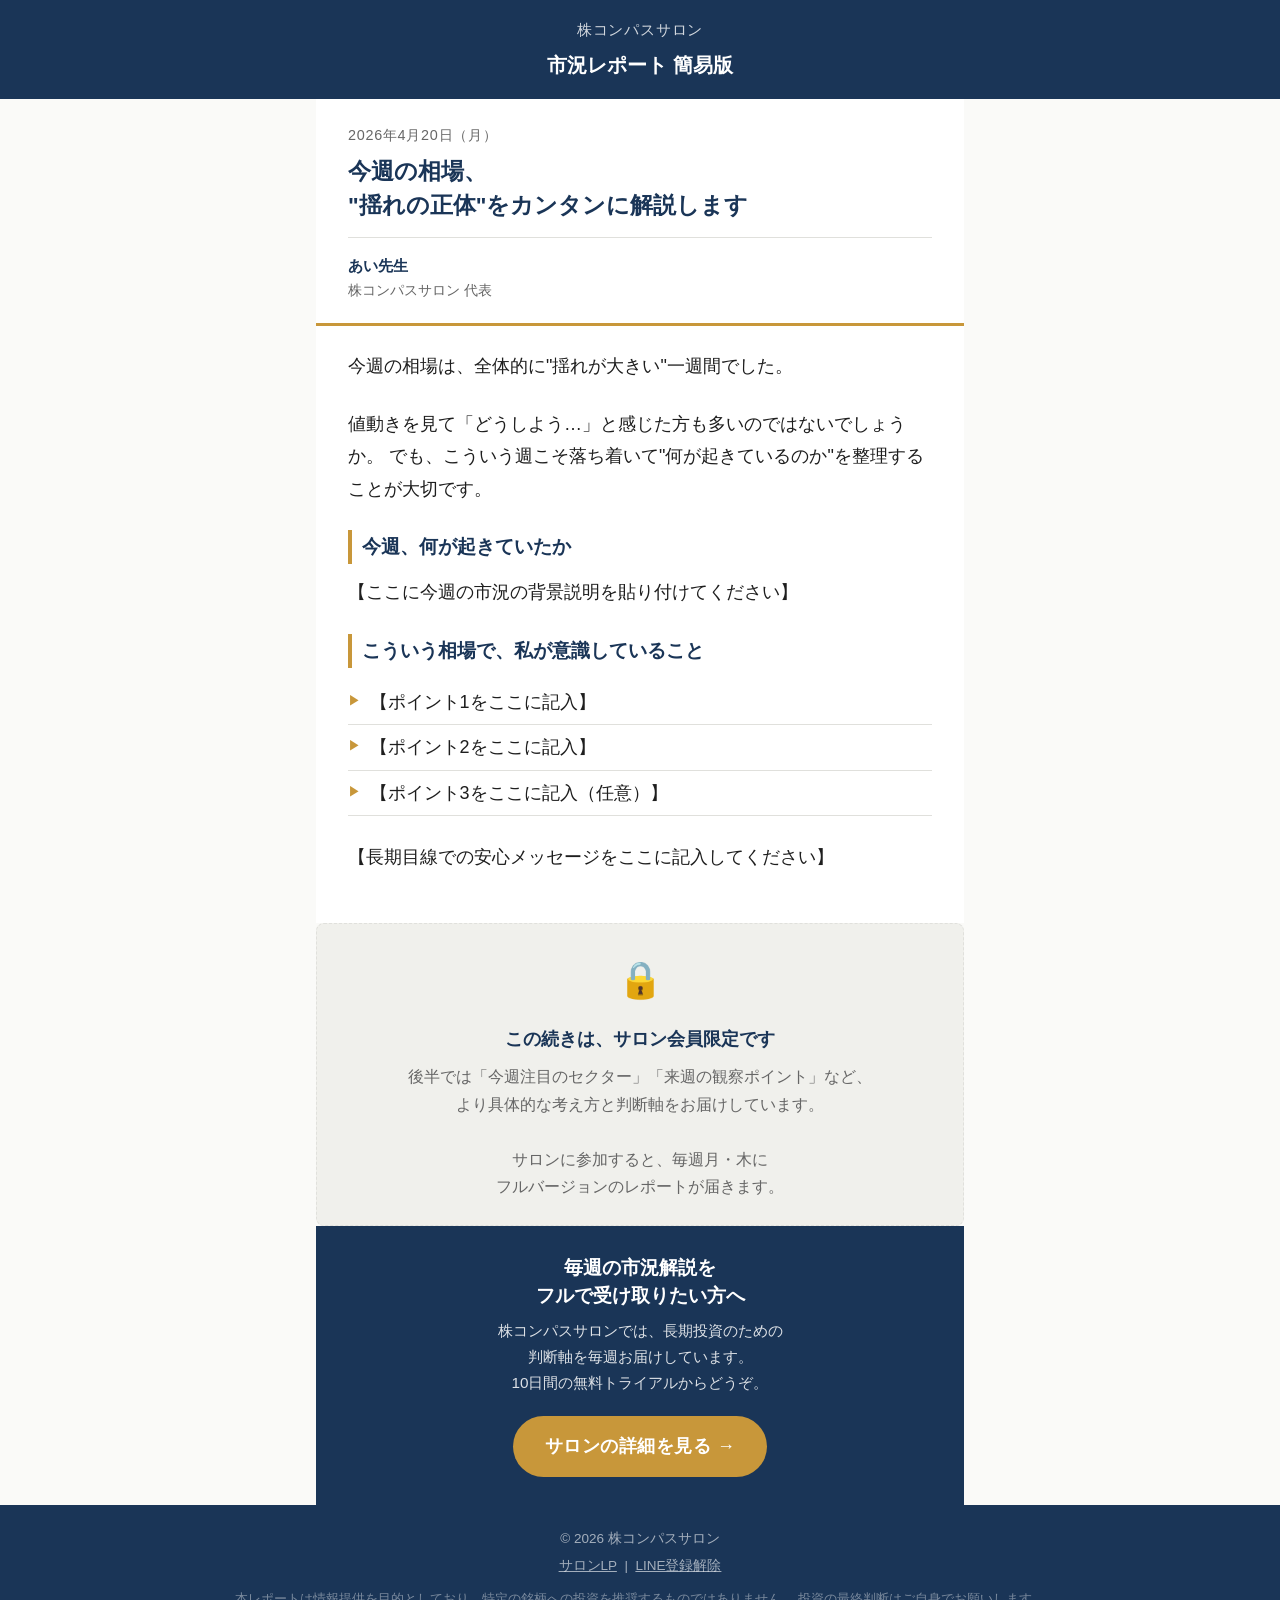
==== 2026-04-20.html @ 1da3b5f1 "feat: market report simplified page (initial)" ====
<!DOCTYPE html>
<html lang="ja">
<head>
  <meta charset="UTF-8">
  <meta name="viewport" content="width=device-width, initial-scale=1.0">
  <title>市況レポート 2026年4月20日｜株コンパスサロン</title>
  <meta name="description" content="あい先生による今週の市況解説レポート（簡易版）。長期投資のための相場の見方をカンタンにお届けします。">
  <meta name="robots" content="noindex, nofollow">
  <link rel="stylesheet" href="/styles.css">
</head>
<body>

  <header class="site-header">
    <div class="brand">株コンパスサロン</div>
    <div class="site-title">市況レポート 簡易版</div>
  </header>

  <div class="container">

    <!-- レポートヘッダー -->
    <div class="report-header">
      <div class="report-date">2026年4月20日（月）</div>
      <h1 class="report-title">
        <!--
          ▼ ここをレポートの実際のタイトルに差し替えてください
          例: 「今週の相場、"揺れの正体"をカンタンに解説します」
        -->
        今週の相場、<br>"揺れの正体"をカンタンに解説します
      </h1>
      <div class="author-badge">
        <div>
          <div class="author-name">あい先生</div>
          <div class="author-label">株コンパスサロン 代表</div>
        </div>
      </div>
    </div>

    <!-- レポート本文（前半・公開部分） -->
    <!--
      ▼▼▼ ここからレポート本編の前半（1/2〜2/3）を貼り付けてください ▼▼▼
      ・ tool-a の市況解説レポートの前半部分をそのまま掲載
      ・ 後半は「会員限定」として隠す
      ・ <p> タグで段落を分けてください
    -->
    <div class="report-body">

      <p>今週の相場は、全体的に"揺れが大きい"一週間でした。</p>

      <p>値動きを見て「どうしよう…」と感じた方も多いのではないでしょうか。
      でも、こういう週こそ落ち着いて"何が起きているのか"を整理することが大切です。</p>

      <h2>今週、何が起きていたか</h2>

      <p>
        <!--
          ▼ レポート本文の「先週の動き・背景説明」パートをここに貼り付け
        -->
        【ここに今週の市況の背景説明を貼り付けてください】
      </p>

      <h2>こういう相場で、私が意識していること</h2>

      <ul>
        <!--
          ▼ レポートの「あい先生の視点・判断軸」パートから2〜3点を箇条書きで
        -->
        <li>【ポイント1をここに記入】</li>
        <li>【ポイント2をここに記入】</li>
        <li>【ポイント3をここに記入（任意）】</li>
      </ul>

      <p>
        <!--
          ▼ レポートの「安心メッセージ・長期目線のコメント」を貼り付け
        -->
        【長期目線での安心メッセージをここに記入してください】
      </p>

    </div>
    <!--
      ▲▲▲ 公開部分ここまで ▲▲▲
    -->

    <!-- 会員限定ゲート -->
    <div class="locked-section">
      <div class="lock-icon">🔒</div>
      <div class="lock-title">この続きは、サロン会員限定です</div>
      <div class="lock-desc">
        後半では「今週注目のセクター」「来週の観察ポイント」など、<br>
        より具体的な考え方と判断軸をお届けしています。<br><br>
        サロンに参加すると、毎週月・木に<br>
        フルバージョンのレポートが届きます。
      </div>
    </div>

    <!-- CTA -->
    <div class="cta-block">
      <div class="cta-title">
        毎週の市況解説を<br>フルで受け取りたい方へ
      </div>
      <div class="cta-desc">
        株コンパスサロンでは、長期投資のための<br>
        判断軸を毎週お届けしています。<br>
        10日間の無料トライアルからどうぞ。
      </div>
      <a href="https://lp.stocksalon.info" class="btn-primary">
        サロンの詳細を見る →
      </a>
    </div>

  </div><!-- /.container -->

  <footer class="site-footer">
    <div>© 2026 株コンパスサロン</div>
    <div>
      <a href="https://lp.stocksalon.info">サロンLP</a>
      &nbsp;|&nbsp;
      <a href="https://line.me/R/ti/p/@stocksalon" rel="nofollow">LINE登録解除</a>
    </div>
    <div style="margin-top:8px; font-size:0.7rem; opacity:0.7;">
      本レポートは情報提供を目的としており、特定の銘柄への投資を推奨するものではありません。
      投資の最終判断はご自身でお願いします。
    </div>
  </footer>

</body>
</html>
---- styles.css ----
/* market-report-page — スマホファースト・50代以上対応 */

*, *::before, *::after {
  box-sizing: border-box;
  margin: 0;
  padding: 0;
}

:root {
  --color-bg: #fafaf8;
  --color-surface: #ffffff;
  --color-primary: #1a3557;
  --color-accent: #c8973a;
  --color-text: #1e1e1e;
  --color-muted: #666666;
  --color-border: #e0e0dc;
  --color-locked-bg: #f0f0ec;
  --font-base: 'Hiragino Kaku Gothic ProN', 'Hiragino Sans', 'Noto Sans JP', sans-serif;
  --radius: 8px;
}

html {
  font-size: 17px; /* 50代以上向けに少し大きめ */
  -webkit-text-size-adjust: 100%;
}

body {
  font-family: var(--font-base);
  background-color: var(--color-bg);
  color: var(--color-text);
  line-height: 1.8;
  min-height: 100vh;
}

/* ── ヘッダー ── */
.site-header {
  background-color: var(--color-primary);
  color: #fff;
  padding: 16px 20px;
  text-align: center;
}
.site-header .brand {
  font-size: 0.85rem;
  opacity: 0.8;
  letter-spacing: 0.05em;
}
.site-header .site-title {
  font-size: 1.1rem;
  font-weight: 700;
  margin-top: 4px;
}

/* ── メインコンテンツ ── */
.container {
  max-width: 680px;
  margin: 0 auto;
  padding: 0 16px;
}

/* ── レポートヘッダー ── */
.report-header {
  background-color: var(--color-surface);
  border-bottom: 3px solid var(--color-accent);
  padding: 24px 20px 20px;
  margin-bottom: 0;
}
.report-date {
  font-size: 0.8rem;
  color: var(--color-muted);
  letter-spacing: 0.05em;
}
.report-title {
  font-size: 1.25rem;
  font-weight: 700;
  color: var(--color-primary);
  margin-top: 6px;
  line-height: 1.5;
}

/* ── 著者バッジ ── */
.author-badge {
  display: flex;
  align-items: center;
  gap: 10px;
  margin-top: 14px;
  padding-top: 14px;
  border-top: 1px solid var(--color-border);
}
.author-badge .author-name {
  font-size: 0.85rem;
  font-weight: 600;
  color: var(--color-primary);
}
.author-badge .author-label {
  font-size: 0.75rem;
  color: var(--color-muted);
}

/* ── レポート本文 ── */
.report-body {
  background-color: var(--color-surface);
  padding: 24px 20px;
}
.report-body p {
  margin-bottom: 1.4em;
  font-size: 1rem;
}
.report-body h2 {
  font-size: 1.05rem;
  color: var(--color-primary);
  border-left: 4px solid var(--color-accent);
  padding-left: 10px;
  margin: 24px 0 12px;
}
.report-body ul {
  list-style: none;
  padding: 0;
  margin: 0 0 1.4em;
}
.report-body ul li {
  padding: 6px 0 6px 1.2em;
  position: relative;
  border-bottom: 1px solid var(--color-border);
}
.report-body ul li::before {
  content: '▶';
  position: absolute;
  left: 0;
  color: var(--color-accent);
  font-size: 0.7em;
  top: 10px;
}

/* ── 会員限定ゲート ── */
.locked-section {
  background-color: var(--color-locked-bg);
  border: 1px dashed var(--color-border);
  border-radius: var(--radius);
  padding: 24px 20px;
  margin: 0;
  text-align: center;
}
.locked-section .lock-icon {
  font-size: 2rem;
  margin-bottom: 10px;
}
.locked-section .lock-title {
  font-size: 1rem;
  font-weight: 700;
  color: var(--color-primary);
  margin-bottom: 8px;
}
.locked-section .lock-desc {
  font-size: 0.9rem;
  color: var(--color-muted);
  line-height: 1.7;
}

/* ── CTAブロック ── */
.cta-block {
  background-color: var(--color-primary);
  color: #fff;
  padding: 28px 20px;
  text-align: center;
}
.cta-block .cta-title {
  font-size: 1.05rem;
  font-weight: 700;
  margin-bottom: 8px;
  line-height: 1.5;
}
.cta-block .cta-desc {
  font-size: 0.85rem;
  opacity: 0.85;
  margin-bottom: 20px;
  line-height: 1.7;
}
.btn-primary {
  display: inline-block;
  background-color: var(--color-accent);
  color: #fff;
  font-size: 1rem;
  font-weight: 700;
  padding: 14px 32px;
  border-radius: 50px;
  text-decoration: none;
  letter-spacing: 0.03em;
  transition: opacity 0.2s;
}
.btn-primary:hover {
  opacity: 0.85;
}

/* ── フッター ── */
.site-footer {
  background-color: var(--color-primary);
  color: rgba(255,255,255,0.6);
  padding: 20px;
  text-align: center;
  font-size: 0.75rem;
  line-height: 2;
}
.site-footer a {
  color: rgba(255,255,255,0.6);
  text-decoration: underline;
}

@media (min-width: 640px) {
  html { font-size: 18px; }
  .report-header,
  .report-body,
  .locked-section,
  .cta-block {
    padding-left: 32px;
    padding-right: 32px;
  }
}
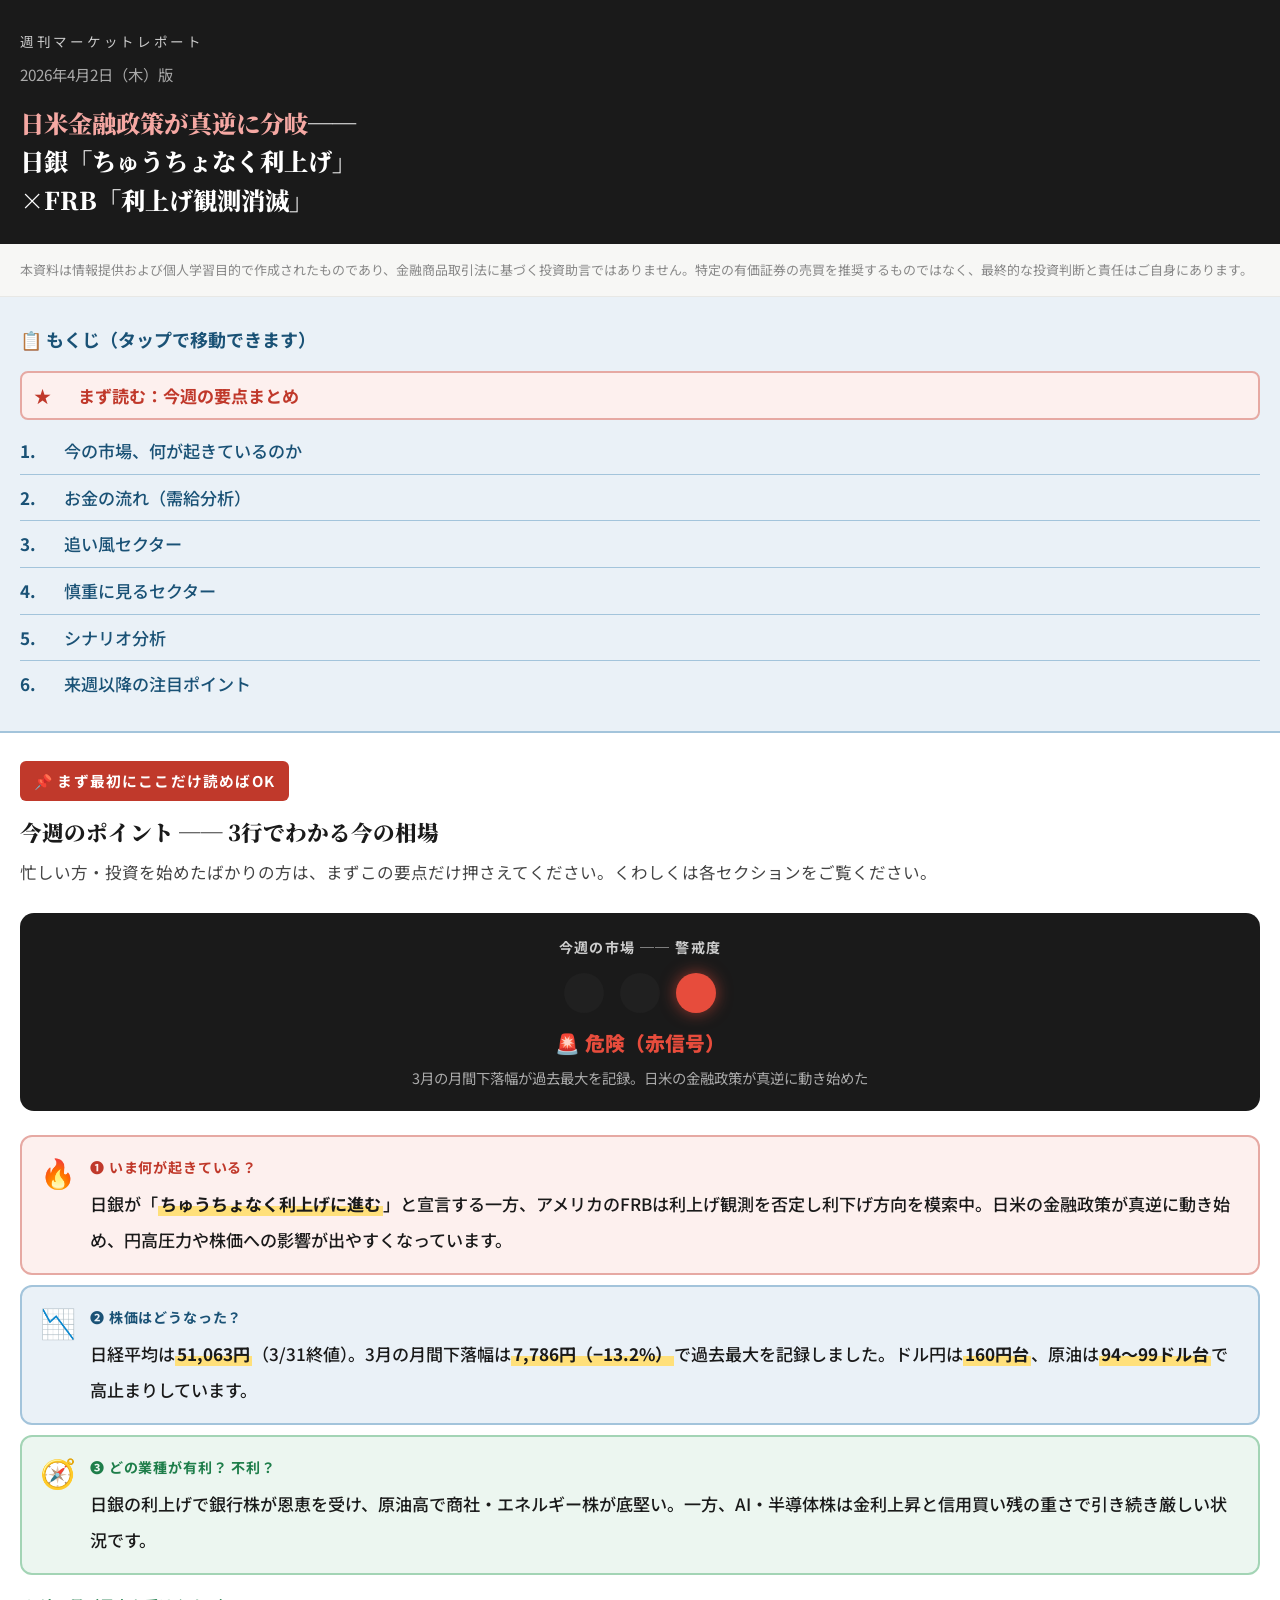
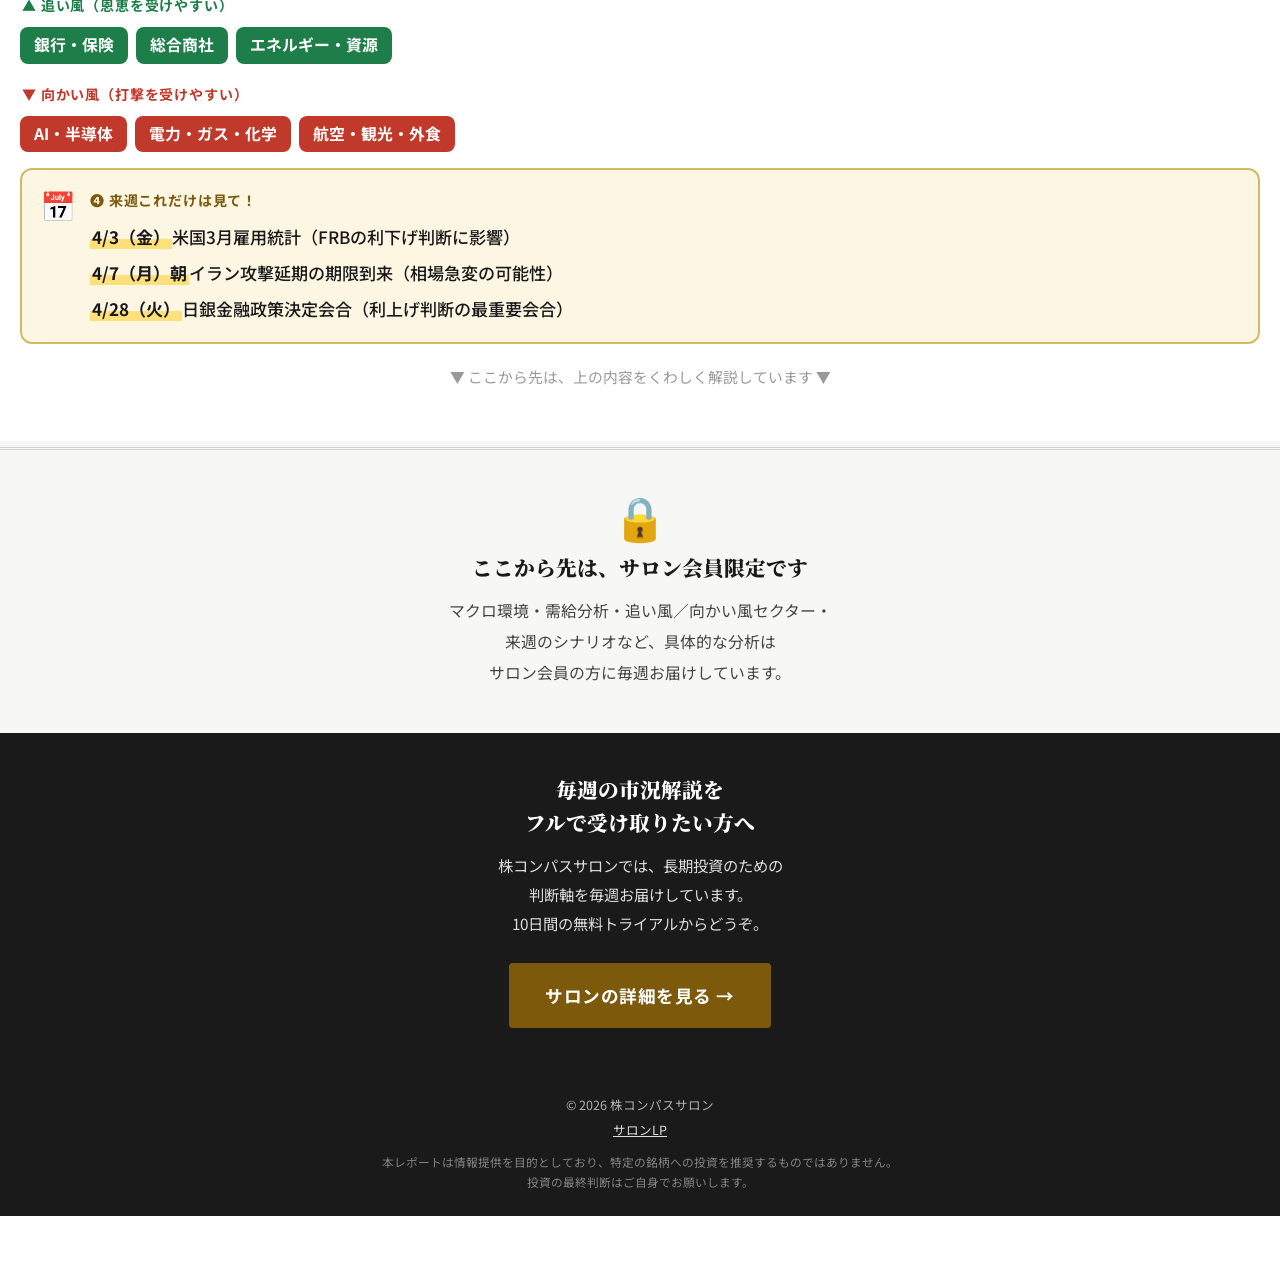
==== commit f511eb91: "feat: 4/2実コンテンツを差し込み（SECTION1の上まで公開・後半サロン誘導）" ====
--- a/2026-04-20.html
+++ b/2026-04-20.html
@@ -1,127 +1,929 @@
 <!DOCTYPE html>
 <html lang="ja">
 <head>
-  <meta charset="UTF-8">
-  <meta name="viewport" content="width=device-width, initial-scale=1.0">
-  <title>市況レポート 2026年4月20日｜株コンパスサロン</title>
-  <meta name="description" content="あい先生による今週の市況解説レポート（簡易版）。長期投資のための相場の見方をカンタンにお届けします。">
-  <meta name="robots" content="noindex, nofollow">
-  <link rel="stylesheet" href="/styles.css">
+<meta charset="UTF-8">
+<meta name="viewport" content="width=device-width, initial-scale=1.0, maximum-scale=5.0">
+<meta name="robots" content="noindex, nofollow">
+<title>市況レポート 2026年4月2日｜株コンパスサロン</title>
+<link href="https://fonts.googleapis.com/css2?family=Noto+Sans+JP:wght@400;500;700;900&family=Noto+Serif+JP:wght@700;900&display=swap" rel="stylesheet">
+<style>
+  :root {
+    --text: #1a1a1a;
+    --text-sub: #444;
+    --bg: #ffffff;
+    --bg-alt: #f7f7f5;
+    --border: #d0d0d0;
+    --border-light: #e8e8e5;
+    --accent-red: #c0392b;
+    --accent-red-bg: #fdf0ee;
+    --accent-red-border: #e6a9a3;
+    --accent-blue: #1a5276;
+    --accent-blue-bg: #eaf1f7;
+    --accent-blue-border: #a3c4db;
+    --accent-green: #1e7e4a;
+    --accent-green-bg: #ecf6f0;
+    --accent-green-border: #a3d4b5;
+    --accent-gold: #7d5a0b;
+    --accent-gold-bg: #fdf6e3;
+    --accent-gold-border: #d4b96a;
+  }
+
+  * { margin: 0; padding: 0; box-sizing: border-box; }
+
+  html {
+    font-size: 18px;
+    scroll-behavior: smooth;
+    -webkit-text-size-adjust: 100%;
+  }
+
+  body {
+    font-family: 'Noto Sans JP', 'Hiragino Kaku Gothic ProN', 'メイリオ', sans-serif;
+    background: var(--bg);
+    color: var(--text);
+    line-height: 2.0;
+    font-weight: 400;
+    -webkit-font-smoothing: antialiased;
+    padding-bottom: 60px;
+  }
+
+  /* ━━━ ヘッダー ━━━ */
+  .header {
+    background: var(--text);
+    color: #fff;
+    padding: 28px 20px 24px;
+  }
+  .header-label {
+    display: block;
+    font-size: 0.75rem;
+    letter-spacing: 0.2em;
+    color: #ccc;
+    margin-bottom: 4px;
+  }
+  .header-date {
+    display: block;
+    font-size: 0.85rem;
+    color: #aaa;
+    margin-bottom: 14px;
+  }
+  .header-title {
+    font-family: 'Noto Serif JP', serif;
+    font-size: 1.35rem;
+    font-weight: 900;
+    line-height: 1.6;
+    color: #fff;
+  }
+  .header-title .hl {
+    color: #f5a8a3;
+  }
+
+  /* ━━━ 免責 ━━━ */
+  .disclaimer {
+    background: var(--bg-alt);
+    border-bottom: 1px solid var(--border-light);
+    padding: 14px 20px;
+    font-size: 0.72rem;
+    color: #888;
+    line-height: 1.8;
+  }
+
+  /* ━━━ 目次 ━━━ */
+  .toc {
+    padding: 24px 20px;
+    background: var(--accent-blue-bg);
+    border-bottom: 2px solid var(--accent-blue-border);
+  }
+  .toc-title {
+    font-size: 1rem;
+    font-weight: 700;
+    margin-bottom: 14px;
+    color: var(--accent-blue);
+  }
+  .toc a {
+    display: flex;
+    align-items: baseline;
+    gap: 10px;
+    text-decoration: none;
+    color: var(--accent-blue);
+    font-size: 0.95rem;
+    font-weight: 500;
+    padding: 10px 0;
+    border-bottom: 1px solid var(--accent-blue-border);
+    line-height: 1.5;
+  }
+  .toc a:last-child { border-bottom: none; }
+  .toc a:active { background: rgba(26,82,118,0.08); }
+  .toc .toc-num {
+    font-weight: 700;
+    flex-shrink: 0;
+    min-width: 2em;
+  }
+
+  /* ━━━ メインコンテンツ ━━━ */
+  .main { padding: 0; }
+
+  /* ━━━ セクション ━━━ */
+  .section {
+    padding: 32px 20px 40px;
+    border-bottom: 6px solid var(--bg-alt);
+  }
+  .section-header { margin-bottom: 24px; }
+  .section-num {
+    display: block;
+    font-size: 0.8rem;
+    font-weight: 700;
+    color: var(--accent-blue);
+    letter-spacing: 0.1em;
+    margin-bottom: 4px;
+  }
+  .section-title {
+    font-family: 'Noto Serif JP', serif;
+    font-size: 1.25rem;
+    font-weight: 900;
+    line-height: 1.6;
+    padding-bottom: 10px;
+    border-bottom: 3px solid var(--text);
+  }
+
+  /* ━━━ 本文 ━━━ */
+  p {
+    margin-bottom: 18px;
+    font-size: 1rem;
+    line-height: 2.05;
+  }
+  strong, b {
+    font-weight: 700;
+    background: linear-gradient(transparent 60%, #ffe07a 60%);
+    padding: 0 2px;
+  }
+  .credit-table strong,
+  .resolve-box strong,
+  .callout-title strong,
+  .sector-card h4 strong,
+  .data-card strong,
+  .toc strong,
+  .section-note strong {
+    background: none;
+    padding: 0;
+  }
+
+  /* ━━━ 補足説明ボックス ━━━ */
+  .explain {
+    background: var(--accent-gold-bg);
+    border: 2px solid var(--accent-gold-border);
+    border-radius: 10px;
+    padding: 16px 18px;
+    margin: 18px 0;
+    font-size: 0.9rem;
+    line-height: 2.0;
+    color: var(--text-sub);
+  }
+  .explain-label {
+    display: block;
+    font-size: 0.78rem;
+    font-weight: 700;
+    color: var(--accent-gold);
+    margin-bottom: 4px;
+    letter-spacing: 0.05em;
+  }
+
+  /* ━━━ コールアウト ━━━ */
+  .callout {
+    border-radius: 12px;
+    padding: 20px 18px;
+    margin: 24px 0;
+    border-width: 2px;
+    border-style: solid;
+  }
+  .callout-title {
+    font-size: 1.05rem;
+    font-weight: 700;
+    line-height: 1.6;
+    margin-bottom: 12px;
+  }
+  .callout p {
+    font-size: 0.95rem;
+    margin-bottom: 14px;
+    line-height: 2.0;
+  }
+  .callout p:last-child { margin-bottom: 0; }
+
+  .callout.shock {
+    background: var(--accent-red-bg);
+    border-color: var(--accent-red-border);
+  }
+  .callout.shock .callout-title { color: var(--accent-red); }
+
+  .callout.info {
+    background: var(--accent-blue-bg);
+    border-color: var(--accent-blue-border);
+  }
+  .callout.info .callout-title { color: var(--accent-blue); }
+
+  .callout.positive {
+    background: var(--accent-green-bg);
+    border-color: var(--accent-green-border);
+  }
+  .callout.positive .callout-title { color: var(--accent-green); }
+
+  .callout.warning {
+    background: var(--accent-gold-bg);
+    border-color: var(--accent-gold-border);
+  }
+  .callout.warning .callout-title { color: var(--accent-gold); }
+
+  /* ━━━ データカード ━━━ */
+  .data-card {
+    background: var(--bg-alt);
+    border: 2px solid var(--border);
+    border-radius: 12px;
+    padding: 16px 18px;
+    margin: 12px 0;
+  }
+  .data-card-label {
+    font-size: 0.78rem;
+    color: #777;
+    font-weight: 500;
+    letter-spacing: 0.04em;
+    margin-bottom: 4px;
+  }
+  .data-card-value {
+    font-size: 1.55rem;
+    font-weight: 900;
+    line-height: 1.4;
+  }
+  .data-card-value.down { color: var(--accent-red); }
+  .data-card-value.up { color: var(--accent-green); }
+  .data-card-value.neutral { color: var(--accent-blue); }
+  .data-card-sub {
+    font-size: 0.82rem;
+    color: #666;
+    margin-top: 4px;
+    line-height: 1.7;
+  }
+
+  /* ━━━ 信用取引テーブル ━━━ */
+  .credit-table {
+    width: 100%;
+    border-collapse: collapse;
+    margin: 20px 0;
+    font-size: 0.88rem;
+    background: var(--bg);
+    border: 2px solid var(--border);
+    border-radius: 12px;
+    overflow: hidden;
+  }
+  .credit-table th {
+    background: var(--text);
+    color: #fff;
+    font-weight: 500;
+    text-align: left;
+    padding: 14px 14px;
+    font-size: 0.8rem;
+    letter-spacing: 0.04em;
+  }
+  .credit-table td {
+    padding: 14px 14px;
+    border-bottom: 2px solid var(--border-light);
+    vertical-align: top;
+    line-height: 1.8;
+  }
+  .credit-table tr:last-child td { border-bottom: none; }
+  .credit-table .val {
+    font-weight: 900;
+    font-size: 1.05rem;
+    display: block;
+  }
+  .credit-table .change {
+    font-size: 0.78rem;
+    color: #888;
+    display: block;
+    margin-top: 2px;
+  }
+  .credit-ratio {
+    text-align: center;
+    padding: 18px 14px;
+  }
+  .credit-ratio .val {
+    font-size: 1.6rem;
+    color: var(--accent-red);
+    display: block;
+    margin-bottom: 2px;
+  }
+  .credit-ratio .sub {
+    font-size: 0.78rem;
+    color: #888;
+  }
+
+  /* ━━━ セクターカード ━━━ */
+  .sector-card {
+    border-radius: 14px;
+    padding: 22px 20px;
+    margin: 22px 0;
+    border-width: 2px;
+    border-style: solid;
+  }
+  .sector-card.tailwind {
+    background: var(--accent-green-bg);
+    border-color: var(--accent-green-border);
+  }
+  .sector-card.headwind {
+    background: var(--accent-red-bg);
+    border-color: var(--accent-red-border);
+  }
+  .sector-card h4 {
+    font-size: 1.1rem;
+    font-weight: 700;
+    margin-bottom: 14px;
+    line-height: 1.5;
+  }
+  .sector-tag {
+    display: inline-block;
+    font-size: 0.75rem;
+    font-weight: 700;
+    padding: 3px 12px;
+    border-radius: 6px;
+    margin-bottom: 6px;
+  }
+  .sector-tag.tw { background: var(--accent-green); color: #fff; }
+  .sector-tag.hw { background: var(--accent-red); color: #fff; }
+  .sector-card p {
+    font-size: 0.95rem;
+    margin-bottom: 14px;
+    line-height: 2.0;
+  }
+  .sector-reasons {
+    margin: 16px 0 0 0;
+    padding: 0;
+    list-style: none;
+  }
+  .sector-reasons li {
+    position: relative;
+    padding: 10px 0 10px 28px;
+    font-size: 0.9rem;
+    line-height: 1.9;
+    border-bottom: 1px solid rgba(0,0,0,0.07);
+  }
+  .sector-reasons li:last-child { border-bottom: none; }
+  .sector-reasons li::before {
+    content: '●';
+    position: absolute;
+    left: 2px;
+    top: 12px;
+    font-size: 0.55rem;
+  }
+  .sector-card.tailwind .sector-reasons li::before { color: var(--accent-green); }
+  .sector-card.headwind .sector-reasons li::before { color: var(--accent-red); }
+
+  .note-small {
+    font-size: 0.82rem;
+    color: #888;
+    margin-top: 14px;
+    padding-top: 10px;
+    border-top: 1px dashed var(--border);
+    line-height: 1.8;
+  }
+  .resolve-box {
+    margin-top: 18px;
+    padding: 14px 16px;
+    background: rgba(255,255,255,0.7);
+    border-radius: 10px;
+    border: 1px dashed var(--border);
+    font-size: 0.88rem;
+    line-height: 1.9;
+    color: var(--text-sub);
+  }
+  .resolve-box strong {
+    display: block;
+    font-size: 0.78rem;
+    font-weight: 700;
+    color: var(--accent-blue);
+    margin-bottom: 4px;
+    letter-spacing: 0.05em;
+  }
+
+  /* ━━━ シナリオ ━━━ */
+  .scenario-block {
+    border-radius: 14px;
+    padding: 22px 20px;
+    margin: 22px 0;
+    border-width: 2px;
+    border-style: solid;
+  }
+  .scenario-block.bull {
+    background: var(--accent-green-bg);
+    border-color: var(--accent-green-border);
+  }
+  .scenario-block.bear {
+    background: var(--accent-red-bg);
+    border-color: var(--accent-red-border);
+  }
+  .scenario-block h4 {
+    font-size: 1.1rem;
+    font-weight: 700;
+    margin-bottom: 14px;
+    line-height: 1.5;
+  }
+  .scenario-block.bull h4 { color: var(--accent-green); }
+  .scenario-block.bear h4 { color: var(--accent-red); }
+  .scenario-block p {
+    font-size: 0.95rem;
+    line-height: 2.0;
+    margin-bottom: 14px;
+  }
+  .scenario-block ul {
+    list-style: none;
+    padding: 0;
+    margin: 0;
+  }
+  .scenario-block ul li {
+    padding: 10px 0 10px 28px;
+    position: relative;
+    font-size: 0.92rem;
+    line-height: 1.95;
+    border-bottom: 1px solid rgba(0,0,0,0.06);
+  }
+  .scenario-block ul li:last-child { border-bottom: none; }
+  .scenario-block.bull ul li::before { content: '✔'; position: absolute; left: 0; top: 10px; color: var(--accent-green); font-weight: 700; }
+  .scenario-block.bear ul li::before { content: '⚠'; position: absolute; left: 0; top: 10px; }
+
+  /* ━━━ タイムライン ━━━ */
+  .timeline {
+    margin: 20px 0;
+    padding: 0;
+    list-style: none;
+  }
+  .timeline li {
+    padding: 18px 18px;
+    margin: 10px 0;
+    background: var(--bg-alt);
+    border-radius: 12px;
+    border: 2px solid var(--border-light);
+    font-size: 0.92rem;
+    line-height: 1.9;
+  }
+  .timeline li.important {
+    border-color: var(--accent-red-border);
+    background: var(--accent-red-bg);
+  }
+  .timeline .tl-date {
+    font-weight: 900;
+    font-size: 0.95rem;
+    color: var(--accent-blue);
+    display: block;
+    margin-bottom: 6px;
+  }
+  .timeline li.important .tl-date { color: var(--accent-red); }
+
+  /* ━━━ 小見出し ━━━ */
+  .sub-heading {
+    font-size: 1.05rem;
+    font-weight: 700;
+    margin: 30px 0 14px;
+    padding: 10px 0;
+    border-bottom: 2px solid var(--border);
+    color: var(--text);
+  }
+
+  /* ━━━ セクション注 ━━━ */
+  .section-note {
+    font-size: 0.85rem;
+    color: #888;
+    margin-bottom: 20px;
+    line-height: 1.9;
+    padding: 12px 16px;
+    background: var(--bg-alt);
+    border-radius: 8px;
+    border-left: 4px solid var(--border);
+  }
+
+  /* ━━━ フッター ━━━ */
+  .footer {
+    text-align: center;
+    padding: 28px 20px;
+    font-size: 0.82rem;
+    color: #888;
+    border-top: 2px solid var(--border-light);
+    background: var(--bg-alt);
+    line-height: 1.8;
+  }
+
+  /* ━━━ 要点まとめ ━━━ */
+  .summary {
+    padding: 28px 20px 32px;
+    background: #fff;
+    border-bottom: 6px solid var(--bg-alt);
+  }
+  .summary-badge {
+    display: inline-block;
+    background: var(--accent-red);
+    color: #fff;
+    font-size: 0.82rem;
+    font-weight: 700;
+    padding: 5px 14px;
+    border-radius: 6px;
+    letter-spacing: 0.08em;
+    margin-bottom: 14px;
+  }
+  .summary-title {
+    font-family: 'Noto Serif JP', serif;
+    font-size: 1.2rem;
+    font-weight: 900;
+    margin-bottom: 8px;
+    line-height: 1.6;
+  }
+  .summary-lead {
+    font-size: 0.92rem;
+    color: var(--text-sub);
+    margin-bottom: 22px;
+    line-height: 1.9;
+  }
+
+  /* 信号カード */
+  .signal-card {
+    border-radius: 12px;
+    padding: 16px 18px;
+    margin: 10px 0;
+    border: 2px solid;
+    display: flex;
+    align-items: flex-start;
+    gap: 14px;
+  }
+  .signal-card .signal-icon {
+    font-size: 1.6rem;
+    flex-shrink: 0;
+    line-height: 1.2;
+    margin-top: 2px;
+  }
+  .signal-card .signal-body {
+    flex: 1;
+    min-width: 0;
+  }
+  .signal-card .signal-label {
+    font-size: 0.78rem;
+    font-weight: 700;
+    letter-spacing: 0.06em;
+    margin-bottom: 4px;
+    display: block;
+  }
+  .signal-card .signal-text {
+    font-size: 0.95rem;
+    line-height: 1.85;
+    font-weight: 500;
+  }
+  .signal-card.red {
+    background: var(--accent-red-bg);
+    border-color: var(--accent-red-border);
+  }
+  .signal-card.red .signal-label { color: var(--accent-red); }
+  .signal-card.green {
+    background: var(--accent-green-bg);
+    border-color: var(--accent-green-border);
+  }
+  .signal-card.green .signal-label { color: var(--accent-green); }
+  .signal-card.blue {
+    background: var(--accent-blue-bg);
+    border-color: var(--accent-blue-border);
+  }
+  .signal-card.blue .signal-label { color: var(--accent-blue); }
+  .signal-card.gold {
+    background: var(--accent-gold-bg);
+    border-color: var(--accent-gold-border);
+  }
+  .signal-card.gold .signal-label { color: var(--accent-gold); }
+
+  /* 信号機 */
+  .traffic-light {
+    margin: 24px 0;
+    padding: 20px 18px;
+    background: var(--text);
+    border-radius: 14px;
+    text-align: center;
+  }
+  .traffic-light-title {
+    color: #ccc;
+    font-size: 0.78rem;
+    font-weight: 700;
+    letter-spacing: 0.1em;
+    margin-bottom: 12px;
+  }
+  .traffic-icons {
+    display: flex;
+    justify-content: center;
+    gap: 16px;
+    margin-bottom: 10px;
+  }
+  .traffic-dot {
+    width: 40px;
+    height: 40px;
+    border-radius: 50%;
+    background: #333;
+  }
+  .traffic-dot.active-red { background: #e74c3c; box-shadow: 0 0 16px rgba(231,76,60,0.6); }
+  .traffic-dot.active-yellow { background: #f1c40f; box-shadow: 0 0 16px rgba(241,196,15,0.6); }
+  .traffic-dot.dim { opacity: 0.25; }
+  .traffic-label {
+    font-size: 1.1rem;
+    font-weight: 900;
+    margin-top: 4px;
+  }
+  .traffic-label.red { color: #e74c3c; }
+  .traffic-label.yellow { color: #f1c40f; }
+  .traffic-sub {
+    color: #aaa;
+    font-size: 0.8rem;
+    margin-top: 4px;
+    line-height: 1.7;
+  }
+
+  /* 追い風・向かい風の横並びミニカード */
+  .sector-mini-group {
+    margin: 16px 0;
+  }
+  .sector-mini-label {
+    font-size: 0.78rem;
+    font-weight: 700;
+    letter-spacing: 0.06em;
+    margin-bottom: 8px;
+    padding-left: 2px;
+  }
+  .sector-mini-label.tw-label { color: var(--accent-green); }
+  .sector-mini-label.hw-label { color: var(--accent-red); }
+  .sector-mini-chips {
+    display: flex;
+    flex-wrap: wrap;
+    gap: 8px;
+  }
+  .sector-chip {
+    font-size: 0.88rem;
+    font-weight: 700;
+    padding: 8px 14px;
+    border-radius: 8px;
+    line-height: 1.3;
+  }
+  .sector-chip.tw {
+    background: var(--accent-green);
+    color: #fff;
+  }
+  .sector-chip.hw {
+    background: var(--accent-red);
+    color: #fff;
+  }
+
+  .summary-note {
+    margin-top: 20px;
+    font-size: 0.82rem;
+    color: #999;
+    line-height: 1.8;
+    text-align: center;
+  }
+
+  /* ━━━ トップへ戻る ━━━ */
+  .back-to-top {
+    position: fixed;
+    bottom: 20px;
+    right: 20px;
+    width: 52px;
+    height: 52px;
+    border-radius: 50%;
+    background: var(--accent-blue);
+    color: #fff;
+    border: none;
+    font-size: 1.3rem;
+    display: flex;
+    align-items: center;
+    justify-content: center;
+    box-shadow: 0 4px 14px rgba(0,0,0,0.25);
+    cursor: pointer;
+    z-index: 999;
+    opacity: 0;
+    transition: opacity 0.3s;
+  }
+  .back-to-top.show { opacity: 1; }
+</style>
 </head>
 <body>
 
-  <header class="site-header">
-    <div class="brand">株コンパスサロン</div>
-    <div class="site-title">市況レポート 簡易版</div>
-  </header>
-
-  <div class="container">
-
-    <!-- レポートヘッダー -->
-    <div class="report-header">
-      <div class="report-date">2026年4月20日（月）</div>
-      <h1 class="report-title">
-        <!--
-          ▼ ここをレポートの実際のタイトルに差し替えてください
-          例: 「今週の相場、"揺れの正体"をカンタンに解説します」
-        -->
-        今週の相場、<br>"揺れの正体"をカンタンに解説します
-      </h1>
-      <div class="author-badge">
-        <div>
-          <div class="author-name">あい先生</div>
-          <div class="author-label">株コンパスサロン 代表</div>
-        </div>
-      </div>
+<button class="back-to-top" id="topBtn" onclick="window.scrollTo({top:0,behavior:'smooth'})" aria-label="トップへ戻る">▲</button>
+
+<!-- ━━━ ヘッダー ━━━ -->
+<header class="header" id="top">
+  <span class="header-label">週刊マーケットレポート</span>
+  <span class="header-date">2026年4月2日（木）版</span>
+  <h1 class="header-title">
+    <span class="hl">日米金融政策が真逆に分岐</span>──<br>日銀「ちゅうちょなく利上げ」<br>×FRB「利上げ観測消滅」
+  </h1>
+</header>
+
+<div class="disclaimer">
+  本資料は情報提供および個人学習目的で作成されたものであり、金融商品取引法に基づく投資助言ではありません。特定の有価証券の売買を推奨するものではなく、最終的な投資判断と責任はご自身にあります。
+</div>
+
+<!-- ━━━ 目次 ━━━ -->
+<nav class="toc">
+  <div class="toc-title">📋 もくじ（タップで移動できます）</div>
+  <a href="#summary" style="background:var(--accent-red-bg);border-radius:8px;padding:10px 12px;border:2px solid var(--accent-red-border);color:var(--accent-red);font-weight:700;margin-bottom:8px;"><span class="toc-num">★</span>まず読む：今週の要点まとめ</a>
+  <a href="#sec1"><span class="toc-num">1.</span>今の市場、何が起きているのか</a>
+  <a href="#sec2"><span class="toc-num">2.</span>お金の流れ（需給分析）</a>
+  <a href="#sec3"><span class="toc-num">3.</span>追い風セクター</a>
+  <a href="#sec4"><span class="toc-num">4.</span>慎重に見るセクター</a>
+  <a href="#sec5"><span class="toc-num">5.</span>シナリオ分析</a>
+  <a href="#sec6"><span class="toc-num">6.</span>来週以降の注目ポイント</a>
+</nav>
+
+<!-- ━━━ 初心者向け要点まとめ ━━━ -->
+<section class="summary" id="summary">
+  <span class="summary-badge">📌 まず最初にここだけ読めばOK</span>
+  <h2 class="summary-title">今週のポイント ── 3行でわかる今の相場</h2>
+  <p class="summary-lead">忙しい方・投資を始めたばかりの方は、まずこの要点だけ押さえてください。くわしくは各セクションをご覧ください。</p>
+
+  <!-- 信号機 -->
+  <div class="traffic-light">
+    <div class="traffic-light-title">今週の市場 ── 警戒度</div>
+    <div class="traffic-icons">
+      <div class="traffic-dot dim"></div>
+      <div class="traffic-dot dim"></div>
+      <div class="traffic-dot active-red"></div>
     </div>
-
-    <!-- レポート本文（前半・公開部分） -->
-    <!--
-      ▼▼▼ ここからレポート本編の前半（1/2〜2/3）を貼り付けてください ▼▼▼
-      ・ tool-a の市況解説レポートの前半部分をそのまま掲載
-      ・ 後半は「会員限定」として隠す
-      ・ <p> タグで段落を分けてください
-    -->
-    <div class="report-body">
-
-      <p>今週の相場は、全体的に"揺れが大きい"一週間でした。</p>
-
-      <p>値動きを見て「どうしよう…」と感じた方も多いのではないでしょうか。
-      でも、こういう週こそ落ち着いて"何が起きているのか"を整理することが大切です。</p>
-
-      <h2>今週、何が起きていたか</h2>
-
-      <p>
-        <!--
-          ▼ レポート本文の「先週の動き・背景説明」パートをここに貼り付け
-        -->
-        【ここに今週の市況の背景説明を貼り付けてください】
-      </p>
-
-      <h2>こういう相場で、私が意識していること</h2>
-
-      <ul>
-        <!--
-          ▼ レポートの「あい先生の視点・判断軸」パートから2〜3点を箇条書きで
-        -->
-        <li>【ポイント1をここに記入】</li>
-        <li>【ポイント2をここに記入】</li>
-        <li>【ポイント3をここに記入（任意）】</li>
-      </ul>
-
-      <p>
-        <!--
-          ▼ レポートの「安心メッセージ・長期目線のコメント」を貼り付け
-        -->
-        【長期目線での安心メッセージをここに記入してください】
-      </p>
-
+    <div class="traffic-label red">🚨 危険（赤信号）</div>
+    <div class="traffic-sub">3月の月間下落幅が過去最大を記録。日米の金融政策が真逆に動き始めた</div>
+  </div>
+
+  <!-- ① いま何が起きている？ -->
+  <div class="signal-card red">
+    <div class="signal-icon">🔥</div>
+    <div class="signal-body">
+      <span class="signal-label">❶ いま何が起きている？</span>
+      <span class="signal-text">日銀が「<strong>ちゅうちょなく利上げに進む</strong>」と宣言する一方、アメリカのFRBは利上げ観測を否定し利下げ方向を模索中。日米の金融政策が真逆に動き始め、円高圧力や株価への影響が出やすくなっています。</span>
     </div>
-    <!--
-      ▲▲▲ 公開部分ここまで ▲▲▲
-    -->
-
-    <!-- 会員限定ゲート -->
-    <div class="locked-section">
-      <div class="lock-icon">🔒</div>
-      <div class="lock-title">この続きは、サロン会員限定です</div>
-      <div class="lock-desc">
-        後半では「今週注目のセクター」「来週の観察ポイント」など、<br>
-        より具体的な考え方と判断軸をお届けしています。<br><br>
-        サロンに参加すると、毎週月・木に<br>
-        フルバージョンのレポートが届きます。
-      </div>
+  </div>
+
+  <!-- ② 株価はどうなった？ -->
+  <div class="signal-card blue">
+    <div class="signal-icon">📉</div>
+    <div class="signal-body">
+      <span class="signal-label">❷ 株価はどうなった？</span>
+      <span class="signal-text">日経平均は<strong>51,063円</strong>（3/31終値）。3月の月間下落幅は<strong>7,786円（−13.2%）</strong>で過去最大を記録しました。ドル円は<strong>160円台</strong>、原油は<strong>94〜99ドル台</strong>で高止まりしています。</span>
     </div>
-
-    <!-- CTA -->
-    <div class="cta-block">
-      <div class="cta-title">
-        毎週の市況解説を<br>フルで受け取りたい方へ
-      </div>
-      <div class="cta-desc">
-        株コンパスサロンでは、長期投資のための<br>
-        判断軸を毎週お届けしています。<br>
-        10日間の無料トライアルからどうぞ。
-      </div>
-      <a href="https://lp.stocksalon.info" class="btn-primary">
-        サロンの詳細を見る →
-      </a>
+  </div>
+
+  <!-- ③ 追い風・向かい風 -->
+  <div class="signal-card green">
+    <div class="signal-icon">🧭</div>
+    <div class="signal-body">
+      <span class="signal-label">❸ どの業種が有利？ 不利？</span>
+      <span class="signal-text">日銀の利上げで銀行株が恩恵を受け、原油高で商社・エネルギー株が底堅い。一方、AI・半導体株は金利上昇と信用買い残の重さで引き続き厳しい状況です。</span>
     </div>
-
-  </div><!-- /.container -->
-
-  <footer class="site-footer">
-    <div>© 2026 株コンパスサロン</div>
-    <div>
-      <a href="https://lp.stocksalon.info">サロンLP</a>
-      &nbsp;|&nbsp;
-      <a href="https://line.me/R/ti/p/@stocksalon" rel="nofollow">LINE登録解除</a>
+  </div>
+
+  <div class="sector-mini-group">
+    <div class="sector-mini-label tw-label">▲ 追い風（恩恵を受けやすい）</div>
+    <div class="sector-mini-chips">
+      <span class="sector-chip tw">銀行・保険</span>
+      <span class="sector-chip tw">総合商社</span>
+      <span class="sector-chip tw">エネルギー・資源</span>
     </div>
-    <div style="margin-top:8px; font-size:0.7rem; opacity:0.7;">
-      本レポートは情報提供を目的としており、特定の銘柄への投資を推奨するものではありません。
-      投資の最終判断はご自身でお願いします。
+  </div>
+  <div class="sector-mini-group">
+    <div class="sector-mini-label hw-label">▼ 向かい風（打撃を受けやすい）</div>
+    <div class="sector-mini-chips">
+      <span class="sector-chip hw">AI・半導体</span>
+      <span class="sector-chip hw">電力・ガス・化学</span>
+      <span class="sector-chip hw">航空・観光・外食</span>
     </div>
-  </footer>
-
+  </div>
+
+  <!-- ④ 来週の注目 -->
+  <div class="signal-card gold">
+    <div class="signal-icon">📅</div>
+    <div class="signal-body">
+      <span class="signal-label">❹ 来週これだけは見て！</span>
+      <span class="signal-text"><strong>4/3（金）</strong>米国3月雇用統計（FRBの利下げ判断に影響）<br><strong>4/7（月）朝</strong>イラン攻撃延期の期限到来（相場急変の可能性）<br><strong>4/28（火）</strong>日銀金融政策決定会合（利上げ判断の最重要会合）</span>
+    </div>
+  </div>
+
+  <p class="summary-note">▼ ここから先は、上の内容をくわしく解説しています ▼</p>
+</section>
+
+<!-- ━━━ 会員限定ゲート（ここから先は非公開） ━━━ -->
+<style>
+  .locked-section {
+    background: var(--bg-alt);
+    border-top: 3px double var(--border);
+    padding: 44px 20px;
+    text-align: center;
+    margin: 0;
+  }
+  .locked-section .lock-icon {
+    font-size: 2.4rem;
+    margin-bottom: 14px;
+    line-height: 1;
+  }
+  .locked-section .lock-title {
+    font-family: 'Noto Serif JP', serif;
+    font-size: 1.15rem;
+    font-weight: 900;
+    color: var(--text);
+    margin-bottom: 12px;
+    line-height: 1.6;
+  }
+  .locked-section .lock-desc {
+    font-size: 0.88rem;
+    color: var(--text-sub);
+    line-height: 1.95;
+  }
+  .cta-block {
+    background: var(--text);
+    color: #fff;
+    padding: 40px 20px;
+    text-align: center;
+  }
+  .cta-block .cta-title {
+    font-family: 'Noto Serif JP', serif;
+    font-size: 1.15rem;
+    font-weight: 900;
+    line-height: 1.6;
+    margin-bottom: 12px;
+    color: #fff;
+  }
+  .cta-block .cta-desc {
+    font-size: 0.85rem;
+    color: #ddd;
+    margin-bottom: 24px;
+    line-height: 1.9;
+  }
+  .btn-primary {
+    display: inline-block;
+    background: var(--accent-gold);
+    color: #fff;
+    font-size: 0.98rem;
+    font-weight: 700;
+    padding: 15px 36px;
+    border-radius: 4px;
+    text-decoration: none;
+    letter-spacing: 0.03em;
+    transition: opacity 0.2s;
+  }
+  .btn-primary:hover { opacity: 0.9; }
+  .site-footer {
+    background: #1a1a1a;
+    color: rgba(255,255,255,0.65);
+    padding: 24px 20px;
+    text-align: center;
+    font-size: 0.7rem;
+    line-height: 2;
+  }
+  .site-footer a {
+    color: rgba(255,255,255,0.85);
+    text-decoration: underline;
+  }
+  .site-footer .footer-disclaimer {
+    margin-top: 10px;
+    font-size: 0.65rem;
+    opacity: 0.7;
+    line-height: 1.7;
+  }
+</style>
+
+<div class="locked-section">
+  <div class="lock-icon">🔒</div>
+  <div class="lock-title">ここから先は、サロン会員限定です</div>
+  <div class="lock-desc">
+    マクロ環境・需給分析・追い風／向かい風セクター・<br>
+    来週のシナリオなど、具体的な分析は<br>
+    サロン会員の方に毎週お届けしています。
+  </div>
+</div>
+
+<div class="cta-block">
+  <div class="cta-title">
+    毎週の市況解説を<br>フルで受け取りたい方へ
+  </div>
+  <div class="cta-desc">
+    株コンパスサロンでは、長期投資のための<br>
+    判断軸を毎週お届けしています。<br>
+    10日間の無料トライアルからどうぞ。
+  </div>
+  <a href="https://lp.stocksalon.info" class="btn-primary">
+    サロンの詳細を見る →
+  </a>
+</div>
+
+<footer class="site-footer">
+  <div>© 2026 株コンパスサロン</div>
+  <div><a href="https://lp.stocksalon.info">サロンLP</a></div>
+  <div class="footer-disclaimer">
+    本レポートは情報提供を目的としており、特定の銘柄への投資を推奨するものではありません。<br>
+    投資の最終判断はご自身でお願いします。
+  </div>
+</footer>
+
+<script>
+const btn = document.getElementById('topBtn');
+if (btn) {
+  window.addEventListener('scroll', () => {
+    btn.classList.toggle('show', window.scrollY > 600);
+  });
+}
+</script>
 </body>
 </html>
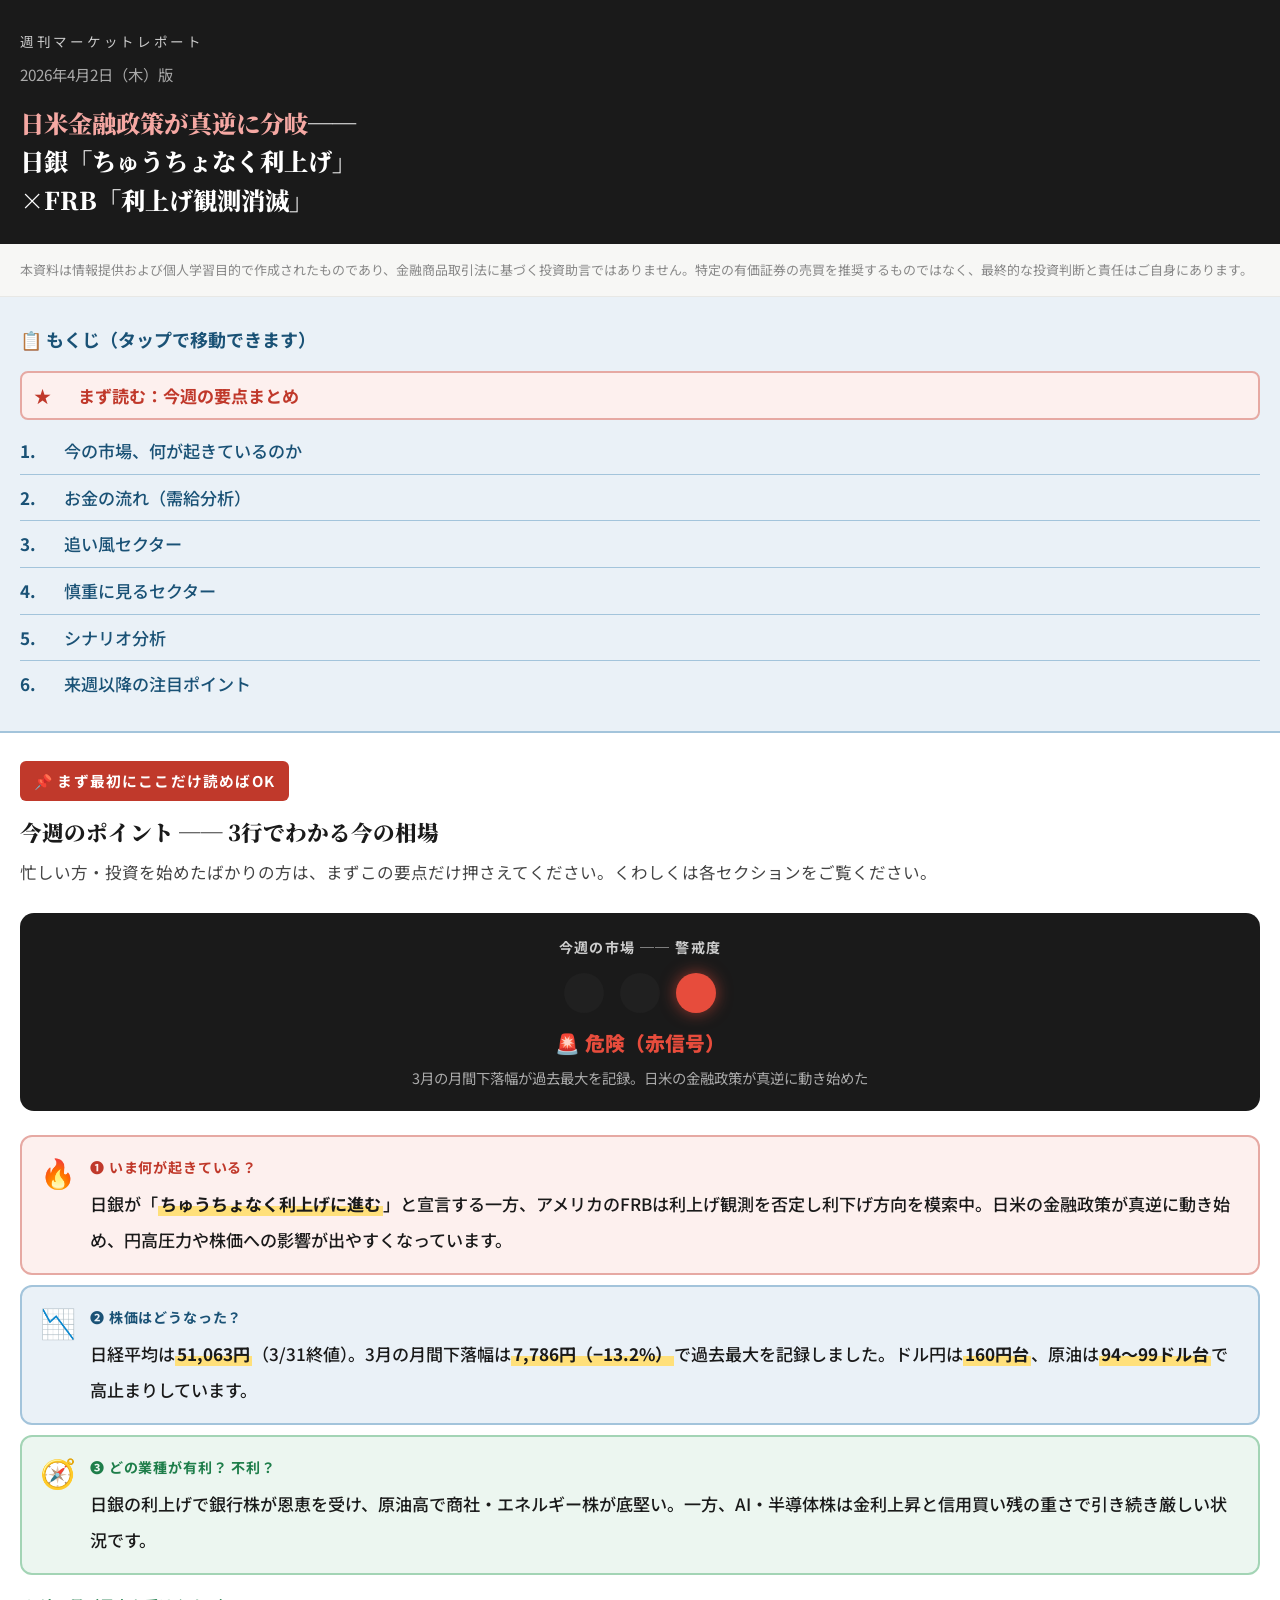
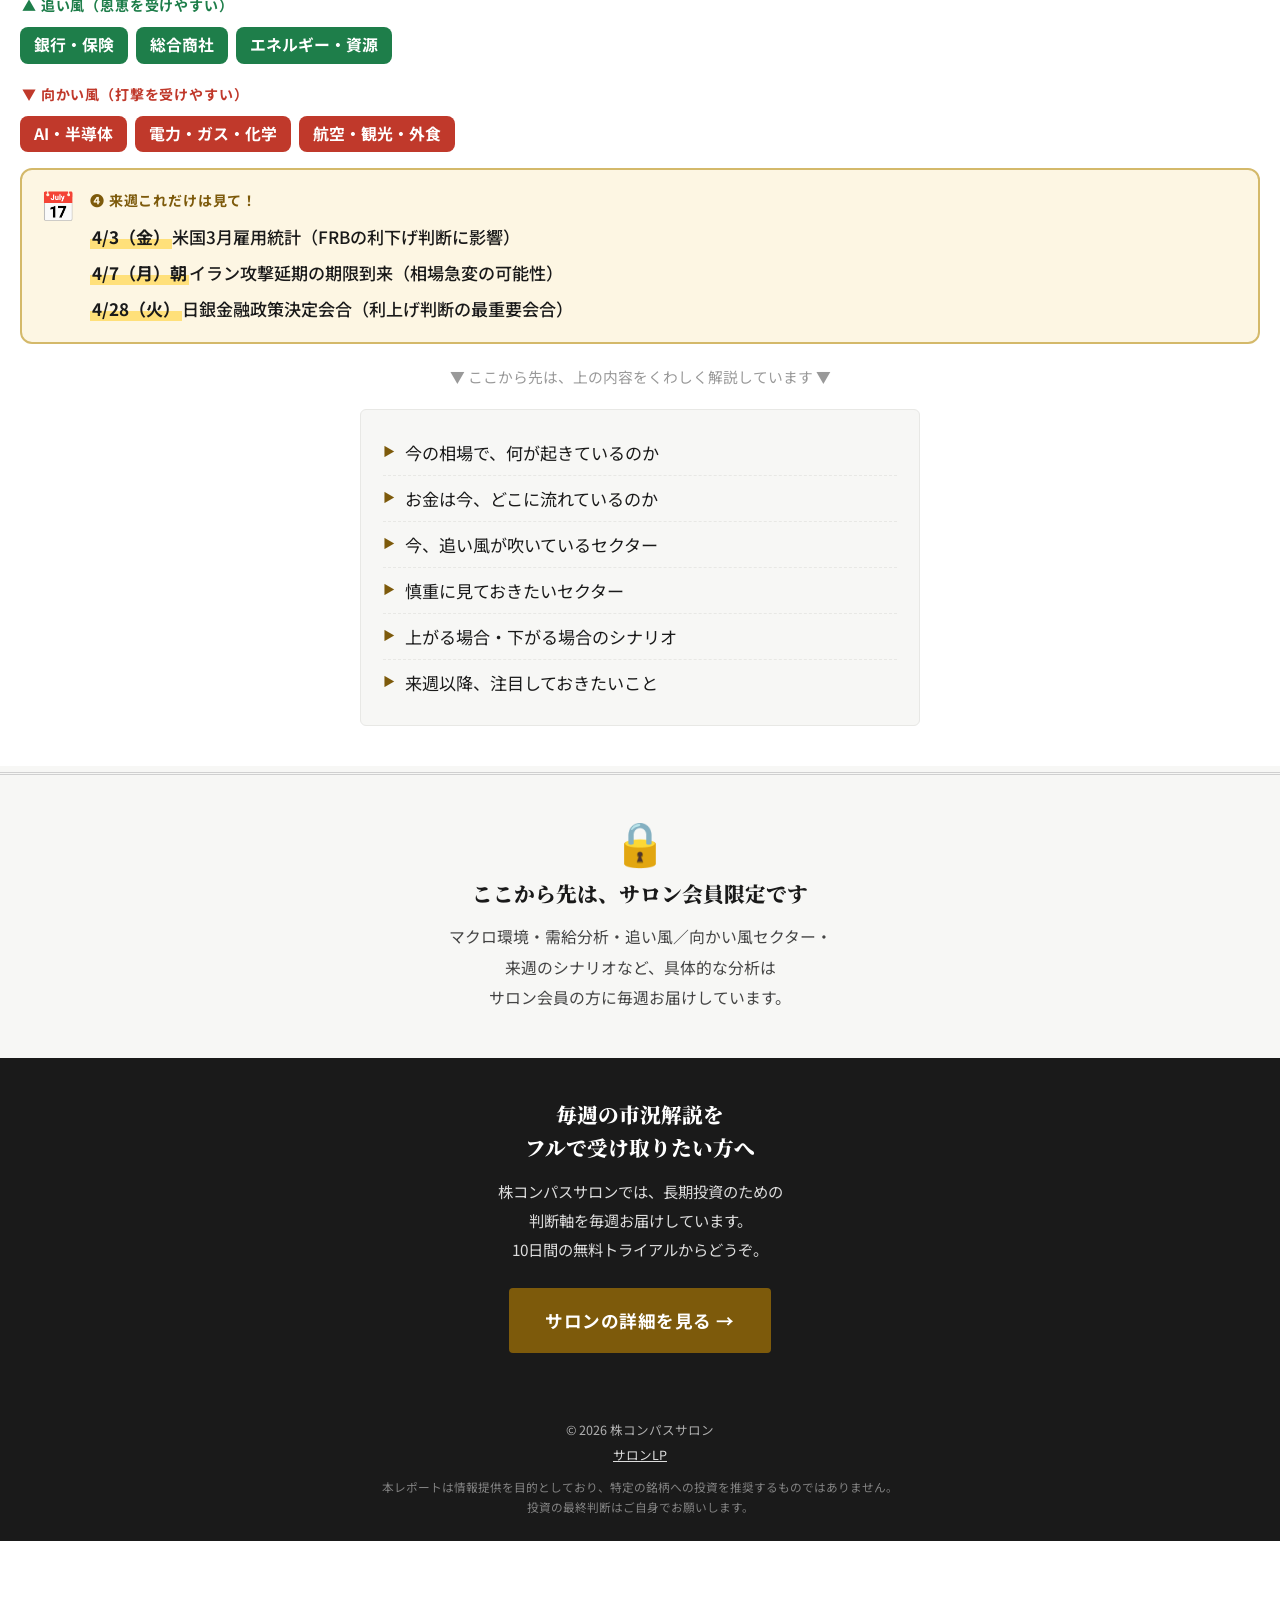
==== commit bc385b3b: "feat: 要点まとめ末尾にレポート内容プレビュー(ボレット)追加" ====
--- a/2026-04-20.html
+++ b/2026-04-20.html
@@ -677,6 +677,35 @@
     text-align: center;
   }
 
+  .preview-list {
+    list-style: none;
+    margin: 18px auto 8px;
+    padding: 20px 22px;
+    background: var(--bg-alt);
+    border: 1px solid var(--border-light);
+    border-radius: 6px;
+    max-width: 560px;
+  }
+  .preview-list li {
+    position: relative;
+    padding: 8px 0 8px 22px;
+    font-size: 0.95rem;
+    color: var(--text);
+    line-height: 1.7;
+    border-bottom: 1px dashed var(--border-light);
+  }
+  .preview-list li:last-child {
+    border-bottom: none;
+  }
+  .preview-list li::before {
+    content: '▶';
+    position: absolute;
+    left: 0;
+    top: 11px;
+    color: var(--accent-gold);
+    font-size: 0.7em;
+  }
+
   /* ━━━ トップへ戻る ━━━ */
   .back-to-top {
     position: fixed;
@@ -802,6 +831,15 @@
   </div>
 
   <p class="summary-note">▼ ここから先は、上の内容をくわしく解説しています ▼</p>
+
+  <ul class="preview-list">
+    <li>今の相場で、何が起きているのか</li>
+    <li>お金は今、どこに流れているのか</li>
+    <li>今、追い風が吹いているセクター</li>
+    <li>慎重に見ておきたいセクター</li>
+    <li>上がる場合・下がる場合のシナリオ</li>
+    <li>来週以降、注目しておきたいこと</li>
+  </ul>
 </section>
 
 <!-- ━━━ 会員限定ゲート（ここから先は非公開） ━━━ -->
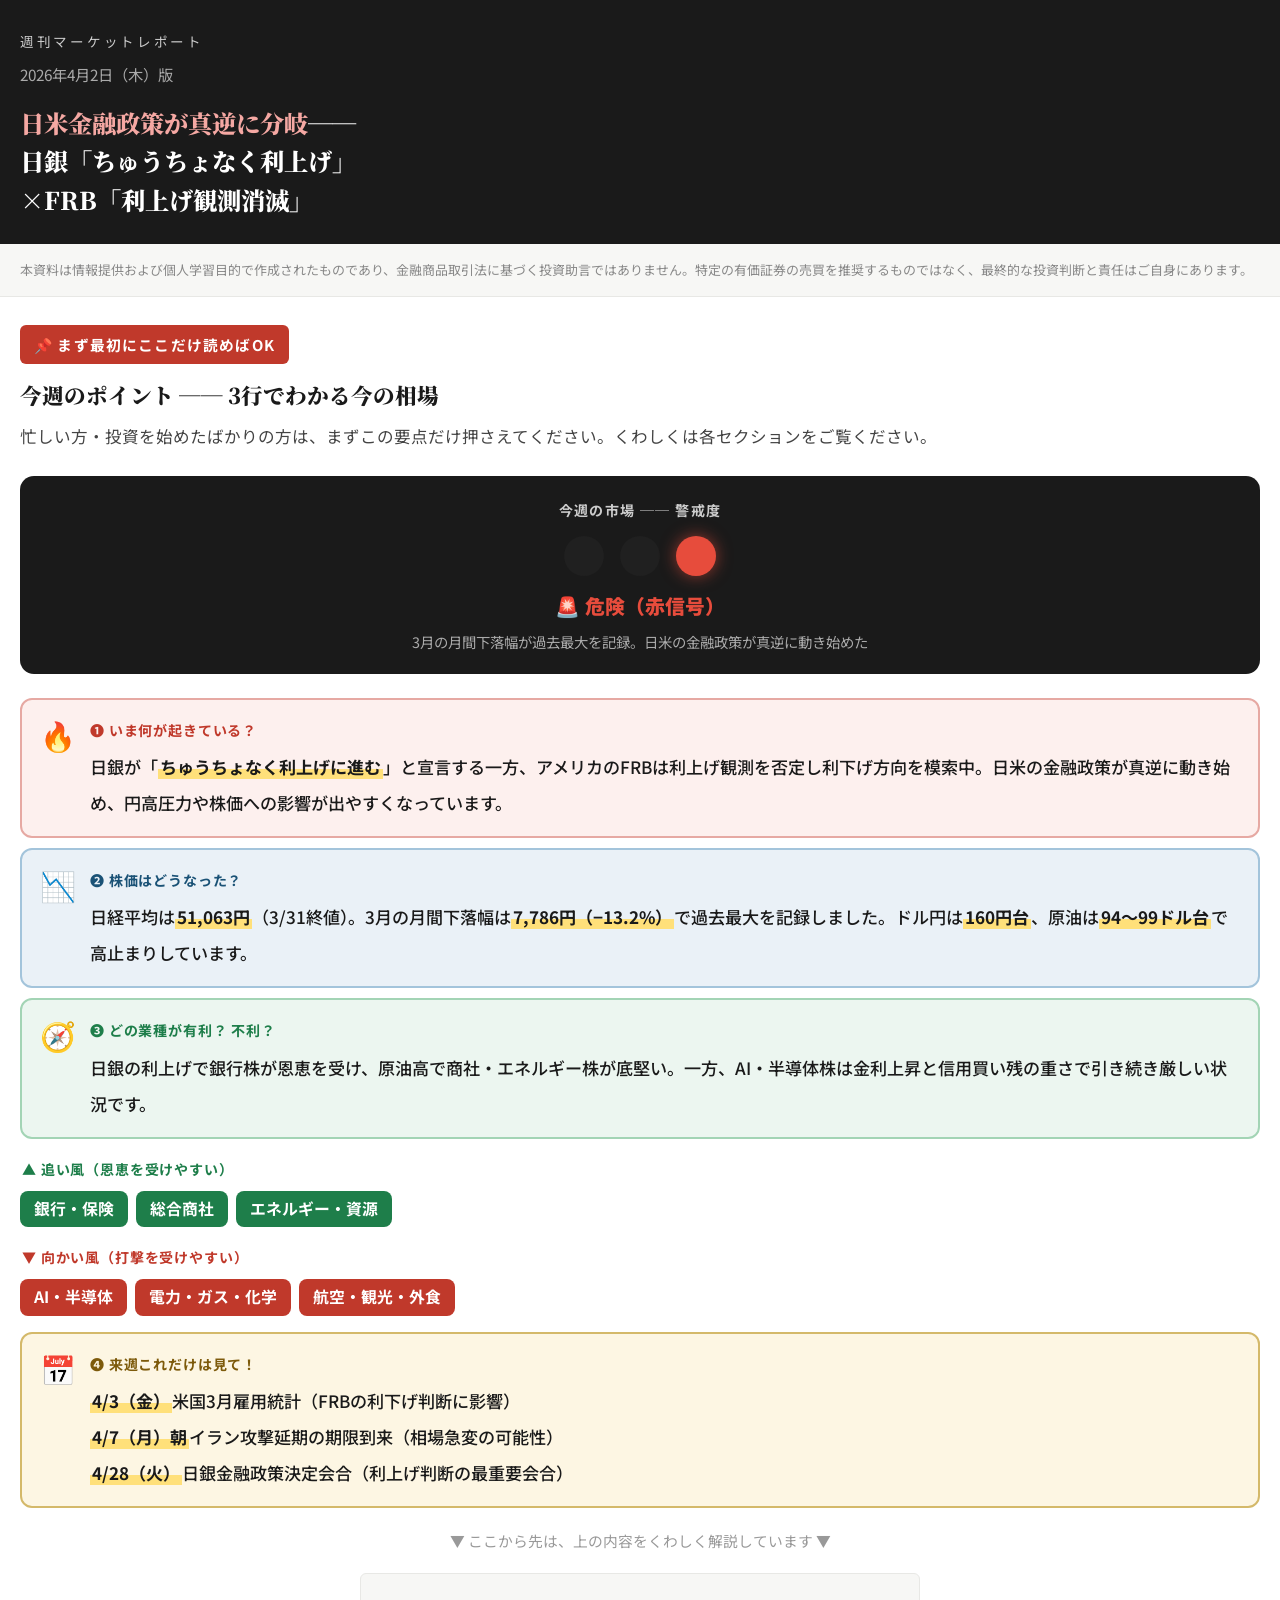
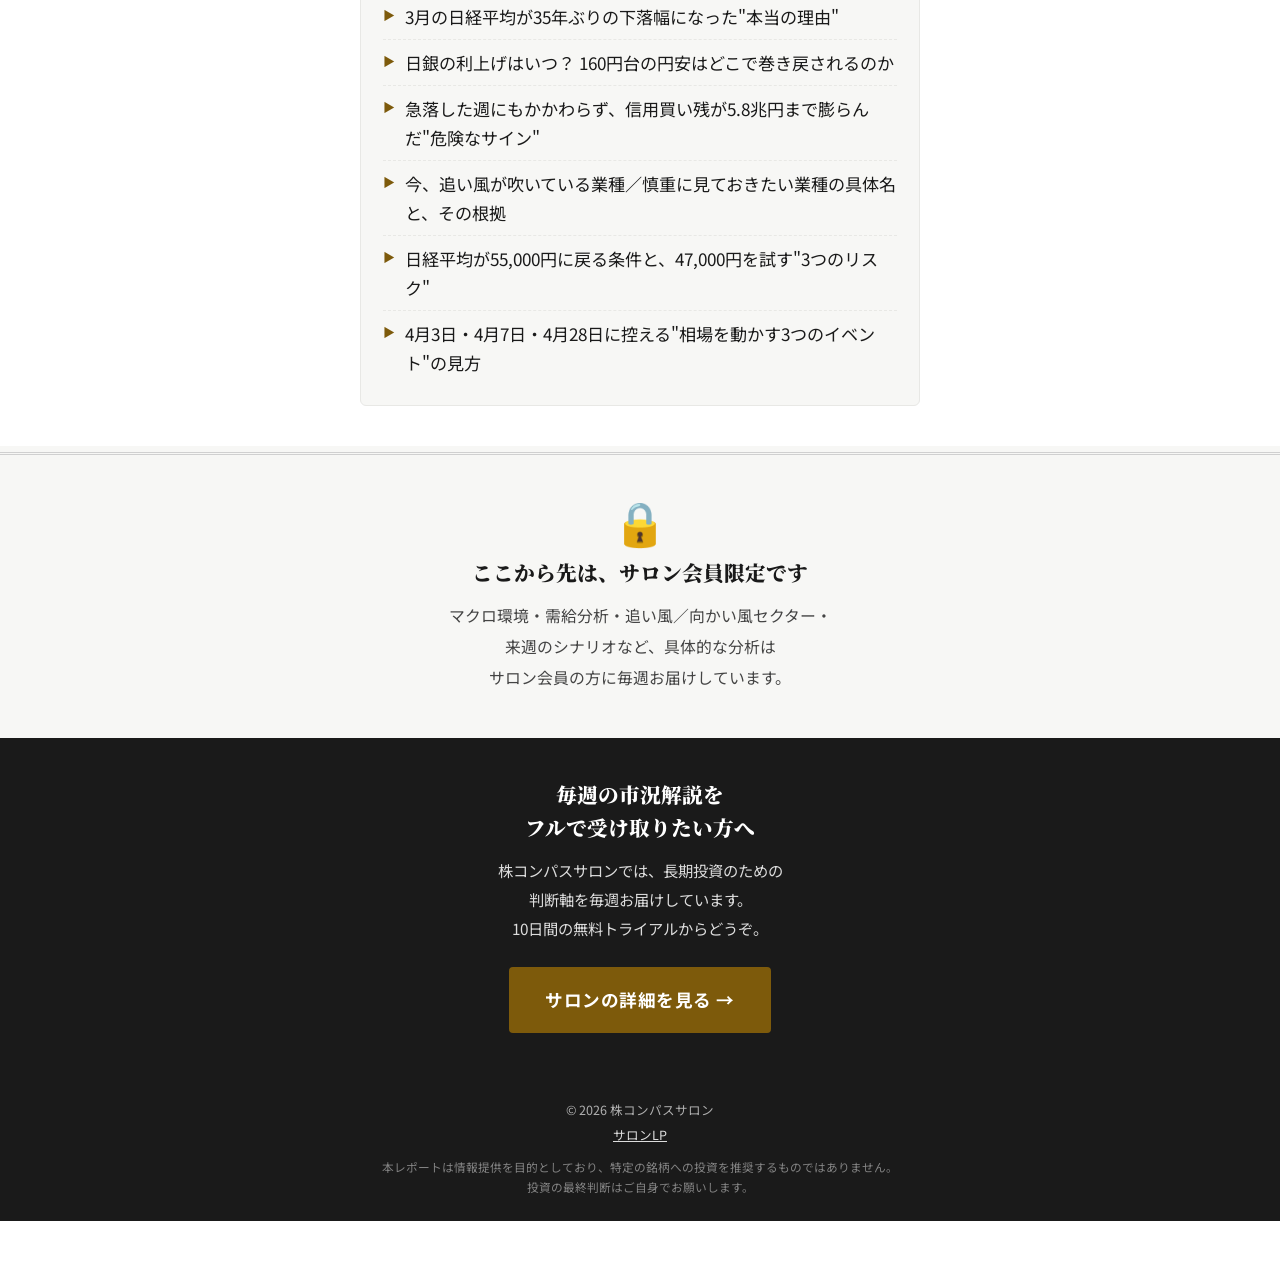
==== commit 4cb2f100: "feat: 目次削除・プレビューボレットをレポート内容に即した具体版へ" ====
--- a/2026-04-20.html
+++ b/2026-04-20.html
@@ -747,17 +747,6 @@
   本資料は情報提供および個人学習目的で作成されたものであり、金融商品取引法に基づく投資助言ではありません。特定の有価証券の売買を推奨するものではなく、最終的な投資判断と責任はご自身にあります。
 </div>
 
-<!-- ━━━ 目次 ━━━ -->
-<nav class="toc">
-  <div class="toc-title">📋 もくじ（タップで移動できます）</div>
-  <a href="#summary" style="background:var(--accent-red-bg);border-radius:8px;padding:10px 12px;border:2px solid var(--accent-red-border);color:var(--accent-red);font-weight:700;margin-bottom:8px;"><span class="toc-num">★</span>まず読む：今週の要点まとめ</a>
-  <a href="#sec1"><span class="toc-num">1.</span>今の市場、何が起きているのか</a>
-  <a href="#sec2"><span class="toc-num">2.</span>お金の流れ（需給分析）</a>
-  <a href="#sec3"><span class="toc-num">3.</span>追い風セクター</a>
-  <a href="#sec4"><span class="toc-num">4.</span>慎重に見るセクター</a>
-  <a href="#sec5"><span class="toc-num">5.</span>シナリオ分析</a>
-  <a href="#sec6"><span class="toc-num">6.</span>来週以降の注目ポイント</a>
-</nav>
 
 <!-- ━━━ 初心者向け要点まとめ ━━━ -->
 <section class="summary" id="summary">
@@ -833,12 +822,12 @@
   <p class="summary-note">▼ ここから先は、上の内容をくわしく解説しています ▼</p>
 
   <ul class="preview-list">
-    <li>今の相場で、何が起きているのか</li>
-    <li>お金は今、どこに流れているのか</li>
-    <li>今、追い風が吹いているセクター</li>
-    <li>慎重に見ておきたいセクター</li>
-    <li>上がる場合・下がる場合のシナリオ</li>
-    <li>来週以降、注目しておきたいこと</li>
+    <li>3月の日経平均が35年ぶりの下落幅になった"本当の理由"</li>
+    <li>日銀の利上げはいつ？ 160円台の円安はどこで巻き戻されるのか</li>
+    <li>急落した週にもかかわらず、信用買い残が5.8兆円まで膨らんだ"危険なサイン"</li>
+    <li>今、追い風が吹いている業種／慎重に見ておきたい業種の具体名と、その根拠</li>
+    <li>日経平均が55,000円に戻る条件と、47,000円を試す"3つのリスク"</li>
+    <li>4月3日・4月7日・4月28日に控える"相場を動かす3つのイベント"の見方</li>
   </ul>
 </section>
 
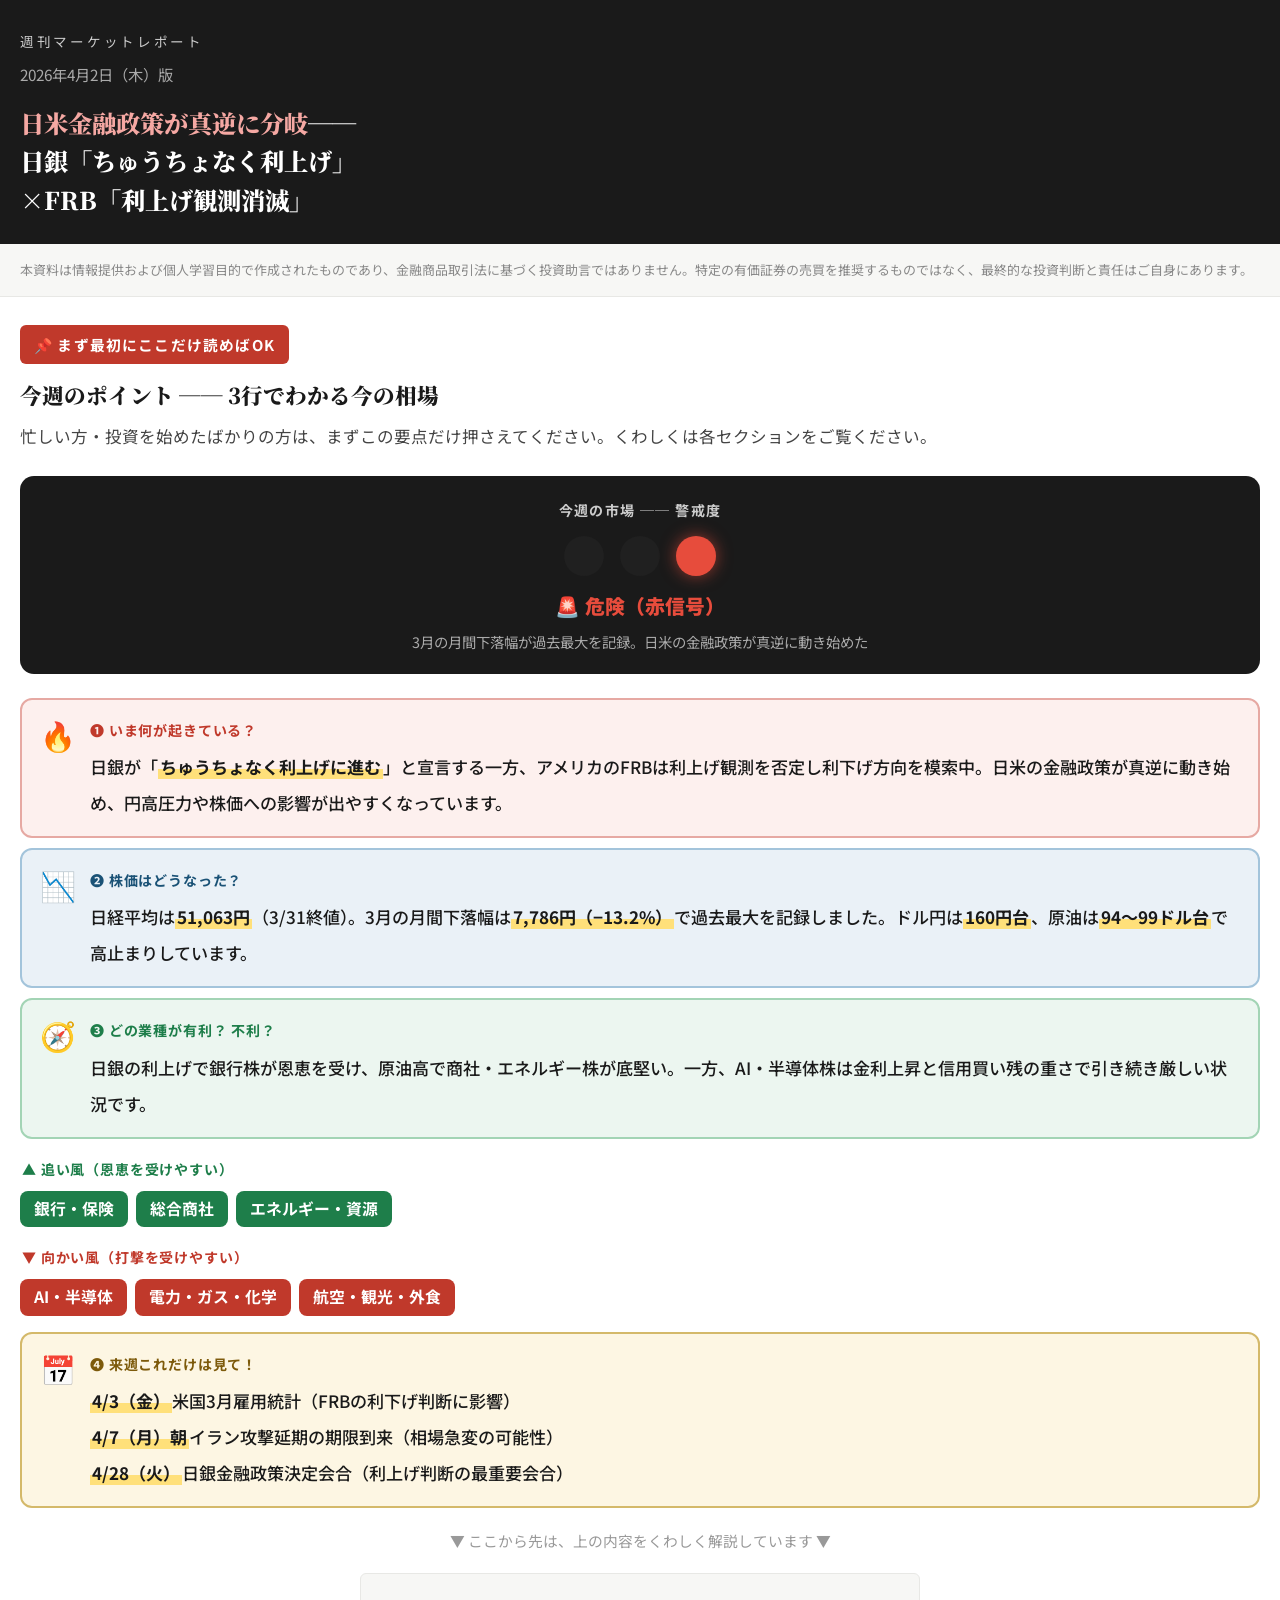
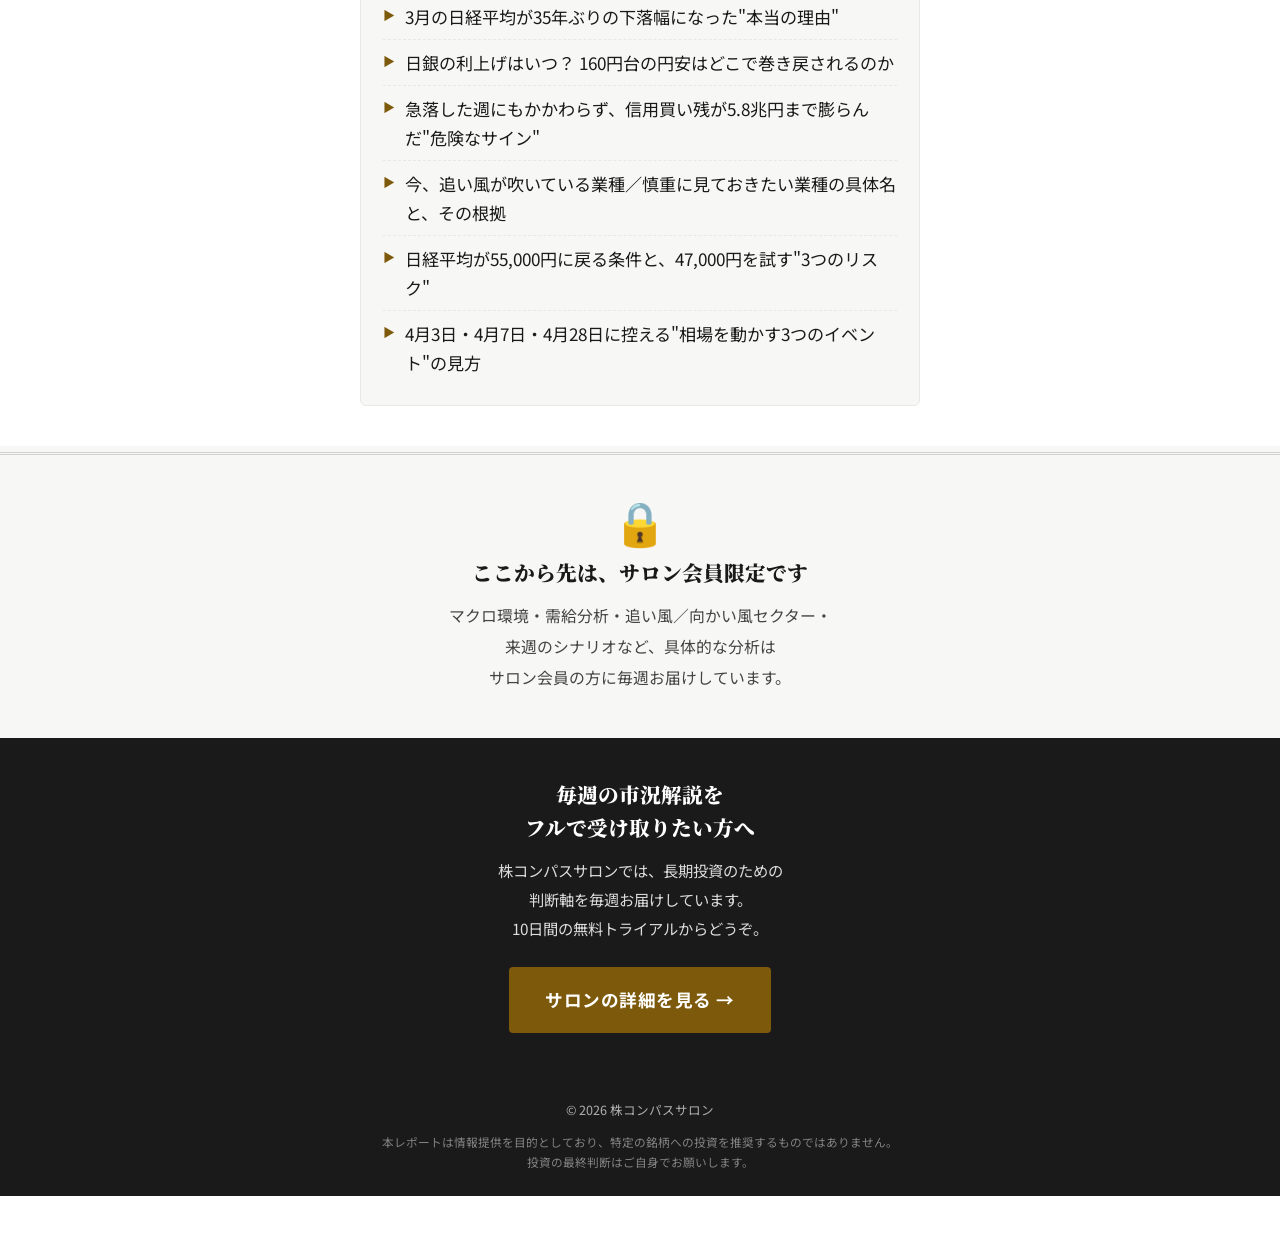
==== commit 4b32be75: "feat: フッターのサロンLPリンク削除" ====
--- a/2026-04-20.html
+++ b/2026-04-20.html
@@ -937,7 +937,6 @@
 
 <footer class="site-footer">
   <div>© 2026 株コンパスサロン</div>
-  <div><a href="https://lp.stocksalon.info">サロンLP</a></div>
   <div class="footer-disclaimer">
     本レポートは情報提供を目的としており、特定の銘柄への投資を推奨するものではありません。<br>
     投資の最終判断はご自身でお願いします。
